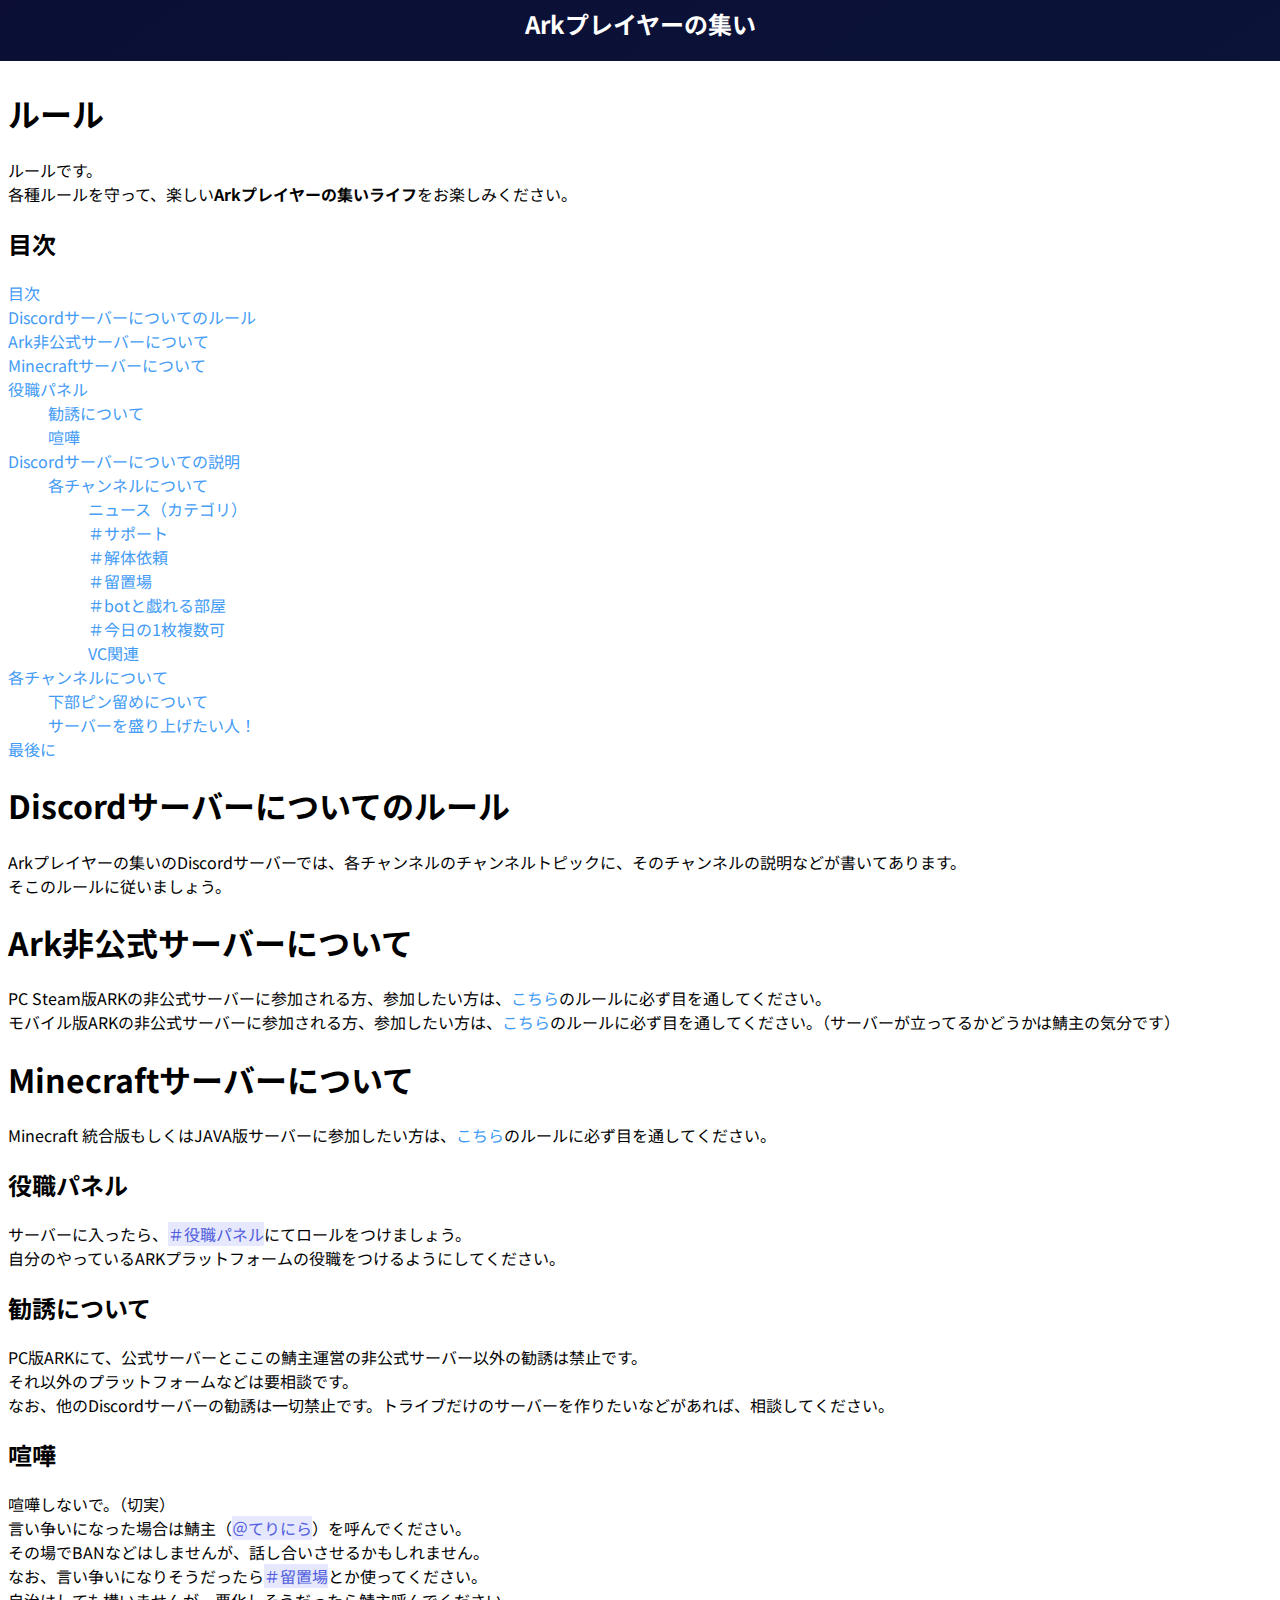
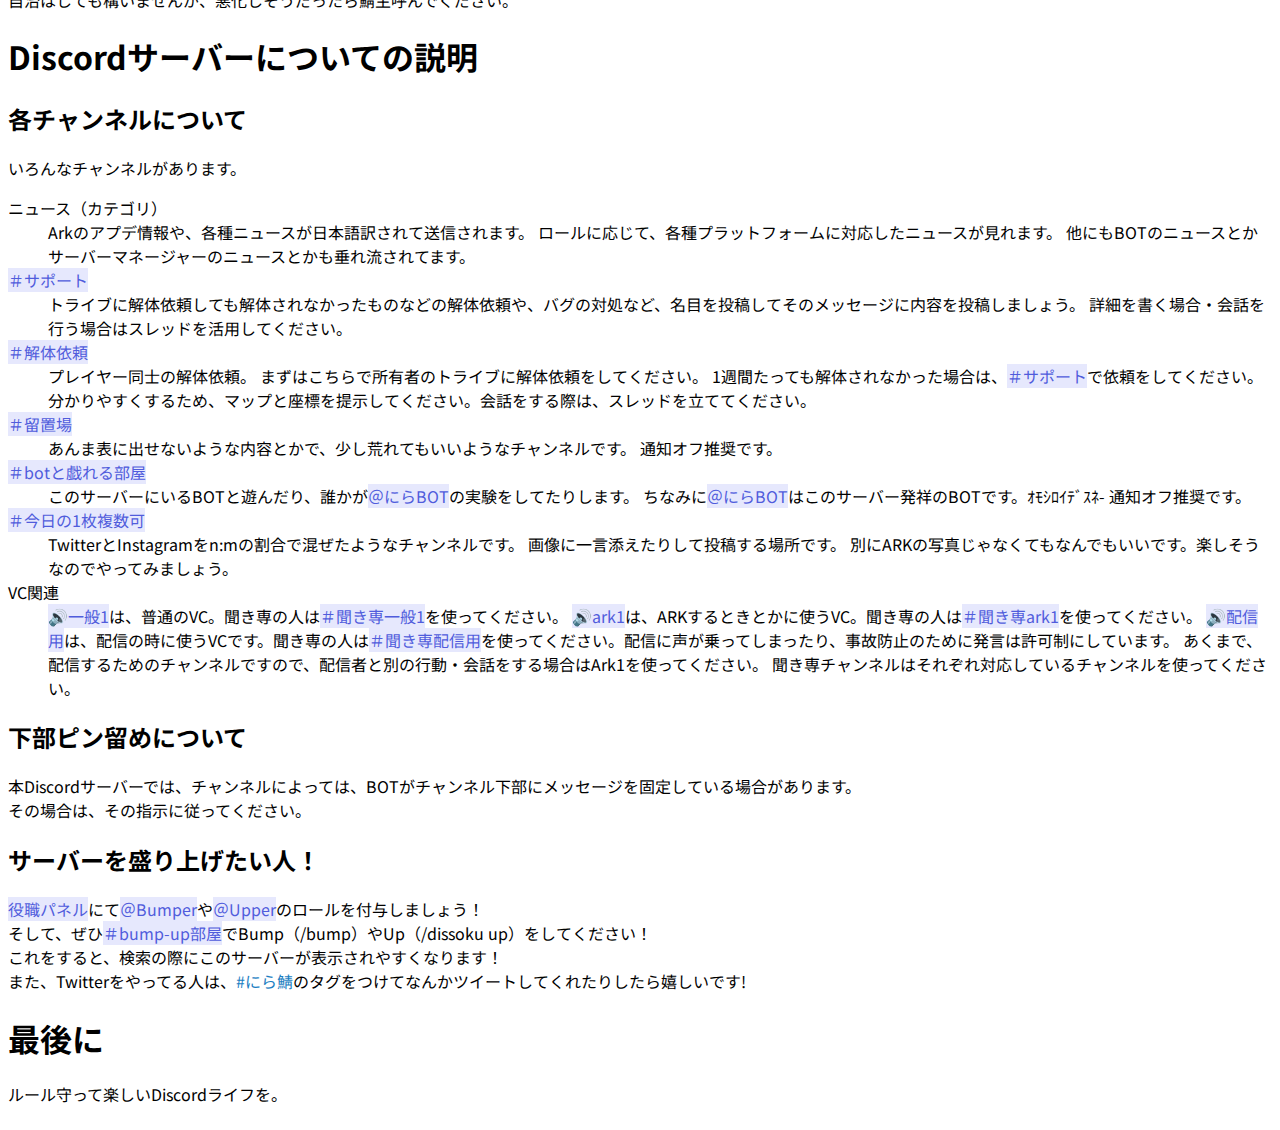
==== rule/index.html @ 8fecb4da "deploy: e57ae0582b5a1e861343aadcff64eb15919415ca" ====
<html lang="ja">
    <head>
        <meta charset="utf-8">
        <meta name="viewport" content="width=device-width, initial-scale=1.0">
        <link rel="icon" type="image/png" href="/sprite/guild_icon.png">
        <meta content="Arkプレイヤーの集い" property="og:title" />
        <meta content="Steam版の非公式サーバー運営中 MB/CS大歓迎" property="og:description" />
        <meta content="http://ark-tsudoi.f5.si/" property="og:url" />
        <meta content="/sprite/guild_icon.png" property="og:image" />
        <meta content="#409fff" data-react-helmet="true" name="theme-color" />
        <title>Arkプレイヤーの集い - Rule</title>
        <link rel="preconnect" href="https://fonts.googleapis.com">
        <link rel="preconnect" href="https://fonts.gstatic.com" crossorigin>
        <link href="https://fonts.googleapis.com/css2?family=M+PLUS+Rounded+1c&family=Noto+Sans+JP&display=swap" rel="stylesheet">
        <link rel="stylesheet" href="/style/body.css?last_updated=1668524302.2437406">
        <link rel="stylesheet" href="/style/header.css">
        <script>
            // 外部リンクを`target=_blank`にして新しいタブで開くようにする。
            window.onload = function () {
                let url;
                for (element of document.getElementsByTagName("a")) {
                    url = element.getAttribute("href");
                    if (!url) continue;
                    if (!url.startsWith(window.location.origin) && url.startsWith("http"))
                        element.setAttribute("target", "_blank");
                };
            };
        </script>
        
    </head>
    <body>
        <header id="header">
            <div class="logo"><a href="/">Arkプレイヤーの集い</a></div>
        </header>
        <hr class="content_border">
        <div id="root">
            <h1 id="ルール">ルール</h1>

<p>ルールです。<br>
各種ルールを守って、楽しい<strong>Arkプレイヤーの集いライフ</strong>をお楽しみください。</p>

<h2 id="目次">目次</h2>

<div id="table_contents"><dl><span><a href="#目次">目次</a><br></span><span><a href="#Discordサーバーについてのルール">Discordサーバーについてのルール</a><br></span><span><a href="#Ark非公式サーバーについて">Ark非公式サーバーについて</a><br></span><span><a href="#Minecraftサーバーについて">Minecraftサーバーについて</a><br></span><dt><a href="#役職パネル">役職パネル</a><br></dt><dd><dl><span><a href="#勧誘について">勧誘について</a><br></span><span><a href="#喧嘩">喧嘩</a><br></span></dl></dd><dt><a href="#Discordサーバーについての説明">Discordサーバーについての説明</a><br></dt><dd><dl><dt><a href="#各チャンネルについて">各チャンネルについて</a><br></dt><dd><dl><span><a href="#ニュース（カテゴリ）">ニュース（カテゴリ）</a><br></span><span><a href="#＃サポート">＃サポート</a><br></span><span><a href="#＃解体依頼">＃解体依頼</a><br></span><span><a href="#＃留置場">＃留置場</a><br></span><span><a href="#＃botと戯れる部屋">＃botと戯れる部屋</a><br></span><span><a href="#＃今日の1枚複数可">＃今日の1枚複数可</a><br></span><span><a href="#VC関連">VC関連</a><br></span></dl></dd></dl></dd><dt><a href="#各チャンネルについて">各チャンネルについて</a><br></dt><dd><dl><span><a href="#下部ピン留めについて">下部ピン留めについて</a><br></span><span><a href="#サーバーを盛り上げたい人！">サーバーを盛り上げたい人！</a><br></span></dl></dd><span><a href="#最後に">最後に</a><br></span></dl></div>

<h1 id="Discordサーバーについてのルール">Discordサーバーについてのルール</h1>

<p>Arkプレイヤーの集いのDiscordサーバーでは、各チャンネルのチャンネルトピックに、そのチャンネルの説明などが書いてあります。<br>
そこのルールに従いましょう。  </p>

<h1 id="Ark非公式サーバーについて">Ark非公式サーバーについて</h1>

<p>PC Steam版ARKの非公式サーバーに参加される方、参加したい方は、<a href="/rule/dedicated_pc.html">こちら</a>のルールに必ず目を通してください。<br>
モバイル版ARKの非公式サーバーに参加される方、参加したい方は、<a href="/rule/dedicated_mb.html">こちら</a>のルールに必ず目を通してください。（サーバーが立ってるかどうかは鯖主の気分です）  </p>

<h1 id="Minecraftサーバーについて">Minecraftサーバーについて</h1>

<p>Minecraft 統合版もしくはJAVA版サーバーに参加したい方は、<a href="/rule/dedicated_minecraft.html">こちら</a>のルールに必ず目を通してください。  </p>

<h2 id="役職パネル">役職パネル</h2>

<p>サーバーに入ったら、<span class="mention" id="＃役職パネル">＃役職パネル</span>にてロールをつけましょう。<br>
自分のやっているARKプラットフォームの役職をつけるようにしてください。</p>

<h2 id="勧誘について">勧誘について</h2>

<p>PC版ARKにて、公式サーバーとここの鯖主運営の非公式サーバー以外の勧誘は禁止です。<br>
それ以外のプラットフォームなどは要相談です。<br>
なお、他のDiscordサーバーの勧誘は一切禁止です。トライブだけのサーバーを作りたいなどがあれば、相談してください。</p>

<h2 id="喧嘩">喧嘩</h2>

<p>喧嘩しないで。（切実）<br>
言い争いになった場合は鯖主（<span class="mention" id="＠てりにら">＠てりにら</span>）を呼んでください。<br>
その場でBANなどはしませんが、話し合いさせるかもしれません。<br>
なお、言い争いになりそうだったら<span class="mention" id="＃留置場">＃留置場</span>とか使ってください。<br>
自治はしても構いませんが、悪化しそうだったら鯖主呼んでください。</p>

<h1 id="Discordサーバーについての説明">Discordサーバーについての説明</h1>

<h2 id="各チャンネルについて">各チャンネルについて</h2>

<p>いろんなチャンネルがあります。  </p>

<dl><dt id="ニュース（カテゴリ）">ニュース（カテゴリ）</dt><dd>
    Arkのアプデ情報や、各種ニュースが日本語訳されて送信されます。  
    ロールに応じて、各種プラットフォームに対応したニュースが見れます。  
    他にもBOTのニュースとかサーバーマネージャーのニュースとかも垂れ流されてます。
    </dd><dt id="＃サポート"><span class="mention" id="＃サポート">＃サポート</span></dt><dd>
        トライブに解体依頼しても解体されなかったものなどの解体依頼や、バグの対処など、名目を投稿してそのメッセージに内容を投稿しましょう。  
        詳細を書く場合・会話を行う場合はスレッドを活用してください。</dd><dt id="＃解体依頼"><span class="mention" id="＃解体依頼">＃解体依頼</span></dt><dd>
        プレイヤー同士の解体依頼。  
        まずはこちらで所有者のトライブに解体依頼をしてください。  
        1週間たっても解体されなかった場合は、<span class="mention" id="＃サポート">＃サポート</span>で依頼をしてください。  
        分かりやすくするため、マップと座標を提示してください。会話をする際は、スレッドを立ててください。</dd><dt id="＃留置場"><span class="mention" id="＃留置場">＃留置場</span></dt><dd>
        あんま表に出せないような内容とかで、少し荒れてもいいようなチャンネルです。  
        通知オフ推奨です。</dd><dt id="＃botと戯れる部屋"><span class="mention" id="＃botと戯れる部屋">＃botと戯れる部屋</span></dt><dd>
        このサーバーにいるBOTと遊んだり、誰かが<span class="mention" id="＠にらBOT">＠にらBOT</span>の実験をしてたりします。  
        ちなみに<span class="mention" id="＠にらBOT">＠にらBOT</span>はこのサーバー発祥のBOTです。ｵﾓｼﾛｲﾃﾞｽﾈ-  
        通知オフ推奨です。</dd><dt id="＃今日の1枚複数可"><span class="mention" id="＃今日の1枚複数可">＃今日の1枚複数可</span></dt><dd>
        TwitterとInstagramをn:mの割合で混ぜたようなチャンネルです。  
        画像に一言添えたりして投稿する場所です。  
        別にARKの写真じゃなくてもなんでもいいです。楽しそうなのでやってみましょう。</dd><dt id="VC関連">VC関連</dt><dd>
        <span class="mention" id="🔊一般1">🔊一般1</span>は、普通のVC。聞き専の人は<span class="mention" id="＃聞き専一般1">＃聞き専一般1</span>を使ってください。  
        <span class="mention" id="🔊ark1">🔊ark1</span>は、ARKするときとかに使うVC。聞き専の人は<span class="mention" id="＃聞き専ark1">＃聞き専ark1</span>を使ってください。  
        <span class="mention" id="🔊配信用">🔊配信用</span>は、配信の時に使うVCです。聞き専の人は<span class="mention" id="＃聞き専配信用">＃聞き専配信用</span>を使ってください。配信に声が乗ってしまったり、事故防止のために発言は許可制にしています。  
        あくまで、配信するためのチャンネルですので、配信者と別の行動・会話をする場合はArk1を使ってください。  
        聞き専チャンネルはそれぞれ対応しているチャンネルを使ってください。</dd></dl>

<h2 id="下部ピン留めについて">下部ピン留めについて</h2>

<p>本Discordサーバーでは、チャンネルによっては、BOTがチャンネル下部にメッセージを固定している場合があります。<br>
その場合は、その指示に従ってください。</p>

<h2 id="サーバーを盛り上げたい人！">サーバーを盛り上げたい人！</h2>

<p><span class="mention" id="役職パネル">役職パネル</span>にて<span class="mention" id="＠Bumper">＠Bumper</span>や<span class="mention" id="＠Upper">＠Upper</span>のロールを付与しましょう！<br>
そして、ぜひ<span class="mention" id="＃bump-up部屋">＃bump-up部屋</span>でBump（/bump）やUp（/dissoku up）をしてください！<br>
これをすると、検索の際にこのサーバーが表示されやすくなります！<br>
また、Twitterをやってる人は、<span class="hashtag">#にら鯖</span>のタグをつけてなんかツイートしてくれたりしたら嬉しいです!</p>

<h1 id="最後に">最後に</h1>

<p>ルール守って楽しいDiscordライフを。</p>

        </div>
    </body>
</html>
---- style/body.css ----
html{
    min-height: 100%;
}

a {
    cursor:pointer;
}

img { max-width: 80vw; }


.main_content_frame{
    margin: 0%;
    padding: 0%;
    border: 0px #fff solid;
    width: 100%;
    height: 100%;
}

body {
    font-family: 'Noto Sans JP', sans-serif;
    color: #fff;
    background: linear-gradient(to bottom right, #0b0f35,#146377) fixed;
    margin: 0px;
    padding: 0px;
    background-size: 1200% 1200%;
    animation: Gradietion 30s linear infinite;
}

code {
    background: rgba(0, 0, 0, 0.1);
    padding: 3px;
}

@keyframes Gradietion { 
    0%{background-position:0% 50%}
    50%{background-position:100% 50%}
    100%{background-position:0% 50%}
}

@media (prefers-color-scheme: dark) {
    #root{
        margin: 0%;
        padding: 8px;
        width: calc(100% - 16px);
        min-height: calc(100% - 46px - 16px - 16px);
        background-color: #36393f;
        color: #dcddde;
        overflow-wrap: break-word;
    }
    #root a{
        color: #66aef5;
        text-decoration: none;
    }
    #root a:hover{
        color: #66aef5;
        text-decoration: underline;
    }
    .mention{
        background-color: #414675;
        color:#dee0fc;
    }
    table{
        color: #fff;
        border-style:solid;
        border-width: 1px;
        border-color: #fff;
    }
    summary{
        color: #abcdfa;
        text-decoration: underline;
    }
}

@media (prefers-color-scheme: light) {
    #root{
        margin: 0%;
        padding: 8px;
        width: calc(100% - 16px);
        min-height: calc(100% - 46px - 16px - 16px);
        background-color: #fff;
        color: #000;
        overflow-wrap: break-word;
    }
    #root a{
        color: #429bf5;
        text-decoration: none;
    }
    #root a:hover{
        color: #429bf5;
        text-decoration: underline;
    }
    .mention{
        background-color: #e6e8fd;
        color:#505cdc;
    }
    table{
        color: #000;
        border-style: solid;
        border-width: 1px;
        border-color: #000;
    }
    summary{
        color: #abcdfa;
        text-decoration: underline;
    }
}


.hashtag{
    color: #1b7ec2;
}

.video{
    max-width: 90vw;
    width: 560px;
    max-width: 90vw;
    height: 315px;
}
---- style/header.css ----
#header {
    padding: 5px;
    width: calc(100% - 10px);
}

.logo a{
    color: #fff;
    text-decoration: none;
    font-size: 1.5rem;
    font-weight: bold;
}

.content_border{
    padding: 0px;
    margin: 0px;
    height: 1rem;
    border: 0px #fff solid;
}

#header{
    height: 35px;
    text-align:center;
    position:relative;
}

#header div{
    position:absolute;
    top:50%;
    left:50%;
    transform:translate(-50%,-50%);
    width:100%;
}
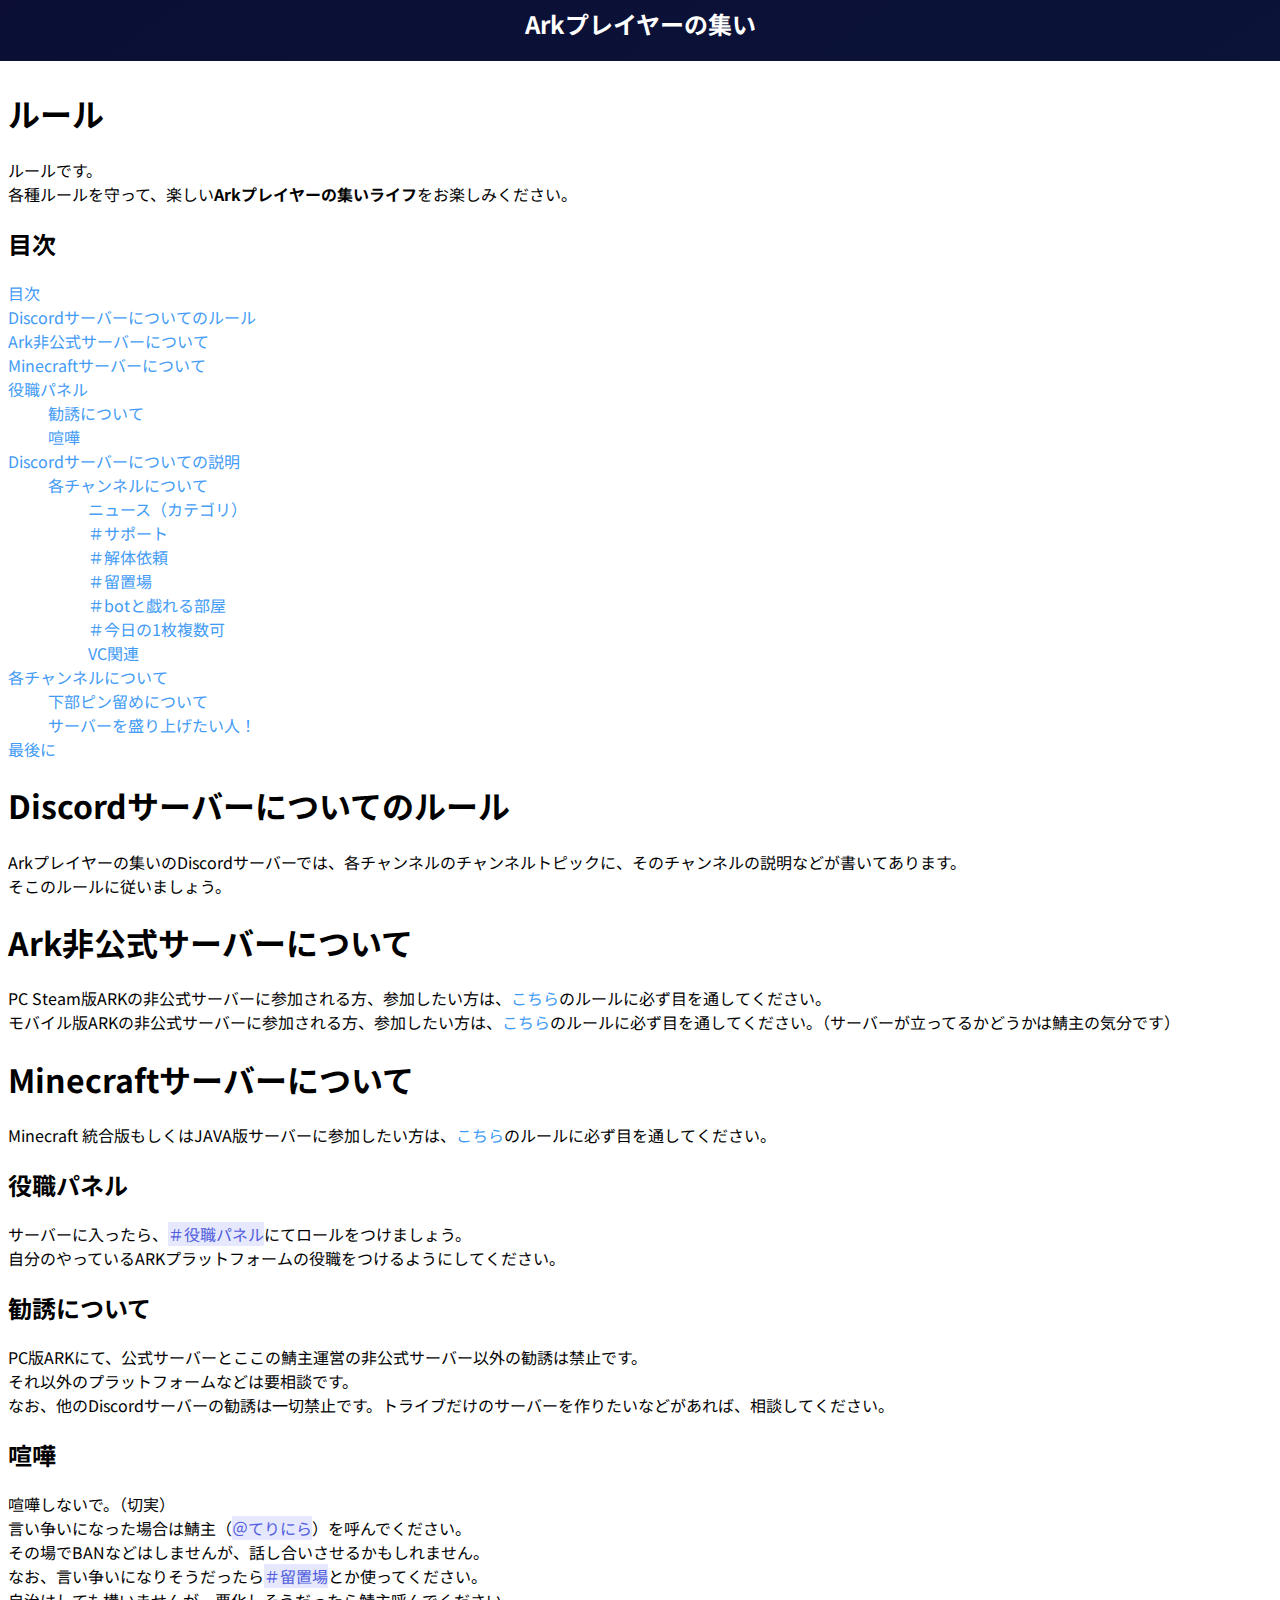
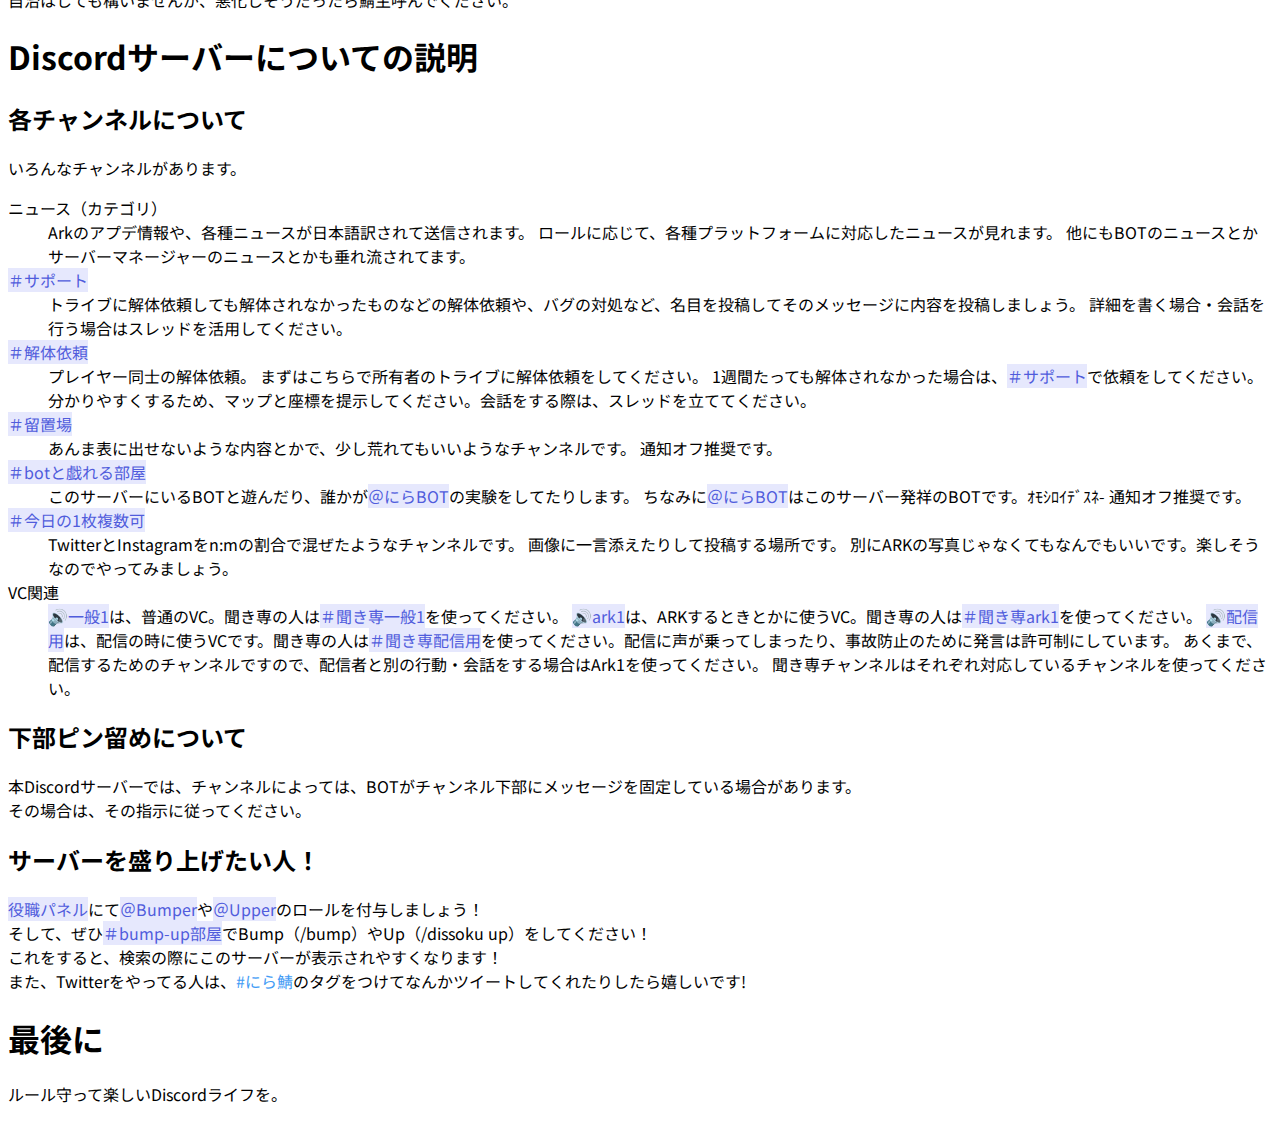
==== commit 0b28a750: "deploy: 063f6ec8370306dc629d3daa2fe7d359f0f3bcb1" ====
--- a/rule/index.html
+++ b/rule/index.html
@@ -12,7 +12,7 @@
         <link rel="preconnect" href="https://fonts.googleapis.com">
         <link rel="preconnect" href="https://fonts.gstatic.com" crossorigin>
         <link href="https://fonts.googleapis.com/css2?family=M+PLUS+Rounded+1c&family=Noto+Sans+JP&display=swap" rel="stylesheet">
-        <link rel="stylesheet" href="/style/body.css?last_updated=1668524302.2437406">
+        <link rel="stylesheet" href="/style/body.css?last_updated=1668525736.0864046">
         <link rel="stylesheet" href="/style/header.css">
         <script>
             // 外部リンクを`target=_blank`にして新しいタブで開くようにする。
@@ -117,7 +117,7 @@
 <p><span class="mention" id="役職パネル">役職パネル</span>にて<span class="mention" id="＠Bumper">＠Bumper</span>や<span class="mention" id="＠Upper">＠Upper</span>のロールを付与しましょう！<br>
 そして、ぜひ<span class="mention" id="＃bump-up部屋">＃bump-up部屋</span>でBump（/bump）やUp（/dissoku up）をしてください！<br>
 これをすると、検索の際にこのサーバーが表示されやすくなります！<br>
-また、Twitterをやってる人は、<span class="hashtag">#にら鯖</span>のタグをつけてなんかツイートしてくれたりしたら嬉しいです!</p>
+また、Twitterをやってる人は、<a href="https://twitter.com/search?q=%2523%E3%81%AB%E3%82%89%E9%AF%96">#にら鯖</a>のタグをつけてなんかツイートしてくれたりしたら嬉しいです!</p>
 
 <h1 id="最後に">最後に</h1>
 
--- a/style/body.css
+++ b/style/body.css
@@ -6,7 +6,9 @@
     cursor:pointer;
 }
 
-img { max-width: 80vw; }
+img {
+    max-width: 80vw;
+}
 
 
 .main_content_frame{
@@ -32,21 +34,35 @@
     padding: 3px;
 }
 
+table {
+    border-collapse: collapse;
+}
+
+th, td {
+    padding: 5px;
+}
+
 @keyframes Gradietion { 
     0%{background-position:0% 50%}
     50%{background-position:100% 50%}
     100%{background-position:0% 50%}
 }
 
-@media (prefers-color-scheme: dark) {
-    #root{
+/* rootのベーススタイル */
+#root{
         margin: 0%;
         padding: 8px;
         width: calc(100% - 16px);
         min-height: calc(100% - 46px - 16px - 16px);
+        overflow-wrap: break-word;
+        position: absolute;
+}
+
+/* 各テーマごとの主に色スタイル */
+@media (prefers-color-scheme: dark) {
+    #root{
         background-color: #36393f;
         color: #dcddde;
-        overflow-wrap: break-word;
     }
     #root a{
         color: #66aef5;
@@ -60,11 +76,8 @@
         background-color: #414675;
         color:#dee0fc;
     }
-    table{
-        color: #fff;
-        border-style:solid;
-        border-width: 1px;
-        border-color: #fff;
+    th, td{
+        border: solid 1px #fff;
     }
     summary{
         color: #abcdfa;
@@ -74,13 +87,8 @@
 
 @media (prefers-color-scheme: light) {
     #root{
-        margin: 0%;
-        padding: 8px;
-        width: calc(100% - 16px);
-        min-height: calc(100% - 46px - 16px - 16px);
         background-color: #fff;
         color: #000;
-        overflow-wrap: break-word;
     }
     #root a{
         color: #429bf5;
@@ -94,11 +102,8 @@
         background-color: #e6e8fd;
         color:#505cdc;
     }
-    table{
-        color: #000;
-        border-style: solid;
-        border-width: 1px;
-        border-color: #000;
+    th, td{
+        border: solid 1px #000;
     }
     summary{
         color: #abcdfa;
